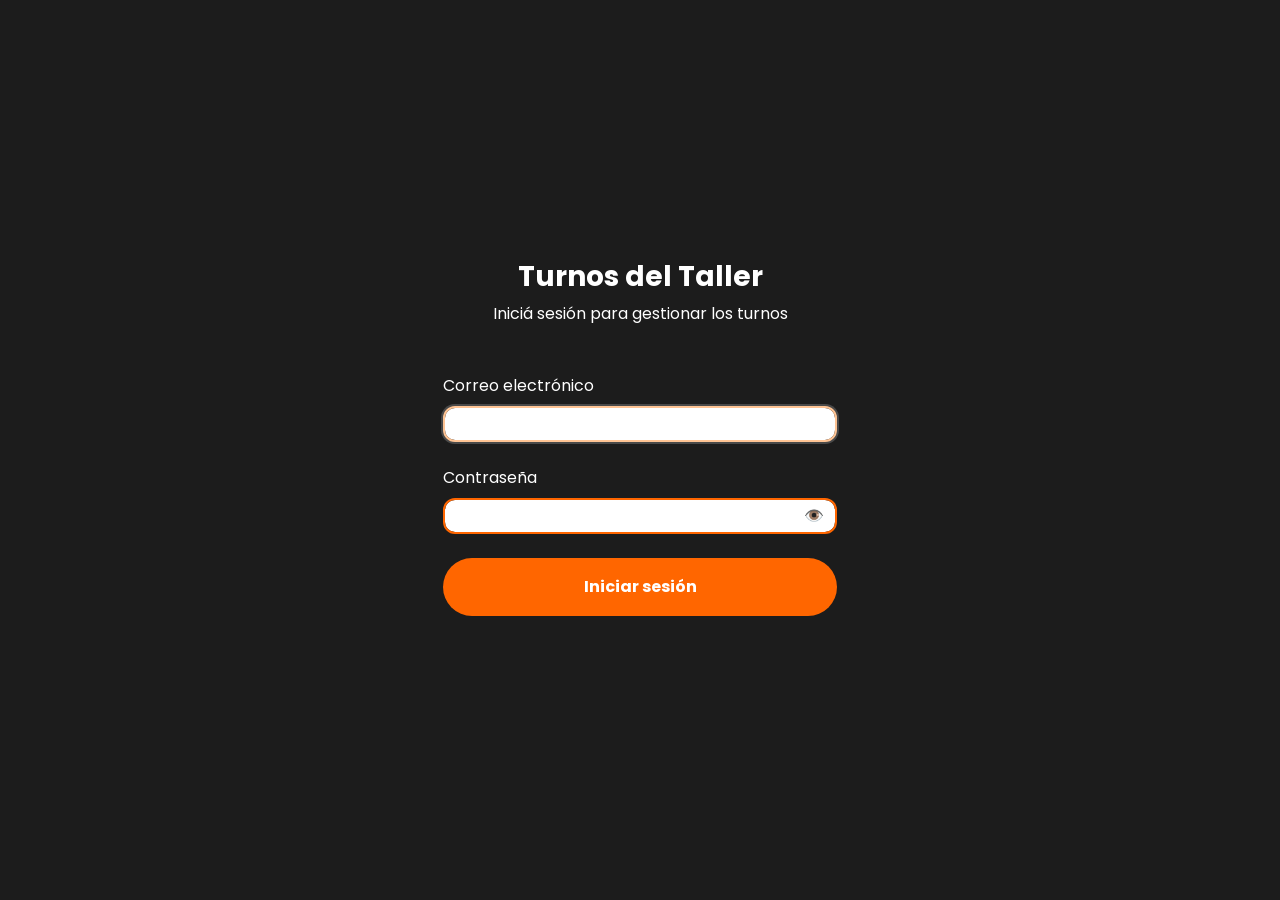
==== admin/cuentas.html @ 709e1bfa "Zona horaria y configuracion regional de Mexico, marcas unificadas, colores legibles" ====
<!DOCTYPE html>
<html lang="es">
<head>
  <meta charset="UTF-8" />
  <meta name="viewport" content="width=device-width, initial-scale=1.0" />
  <title>Cuentas | Taller</title>
  <link href="https://cdn.jsdelivr.net/npm/bootstrap@5.3.2/dist/css/bootstrap.min.css" rel="stylesheet" integrity="sha384-T3c6CoIi6uLrA9TneNEoa7RxnatzjcDSCmG1MXxSR1GAsXEV/Dwwykc2MPK8M2HN" crossorigin="anonymous">
  <link rel="stylesheet" href="../css/styles.css" />
  <link rel="stylesheet" href="https://cdn.jsdelivr.net/npm/bootstrap-icons@1.11.0/font/bootstrap-icons.css">
</head>
<body>
  <div class="container-fluid py-4">

    <!-- Barra superior -->
    <nav class="navbar d-flex justify-content-between align-items-center px-4 mb-4">
      <h5 class="mb-0 text-white">Cuentas</h5>
      <div class="d-flex align-items-center gap-2">
        <a href="./panel-turnos.html" class="btn btn-outline-light btn-sm">Turnos</a>
        <a href="./panel-estadisticas.html" class="btn btn-outline-info btn-sm">Estadísticas</a>
        <button type="button" class="btn btn-outline-light btn-sm" id="btn-salir">
          <i class="bi bi-box-arrow-right me-1"></i>Salir
        </button>
      </div>
    </nav>

    <div class="card">
      <div class="card-header bg-transparent border-0 d-flex justify-content-between align-items-center">
        <h5 class="mb-0">
          Cuentas del sistema
          <span class="badge ms-2" style="background-color: #ff6600;" id="total-cuentas">0</span>
        </h5>
        <button type="button" class="btn btn-primario" id="btn-nueva-cuenta">
          <i class="bi bi-person-plus me-1"></i>Nueva cuenta
        </button>
      </div>
      <div class="card-body p-0">
        <div class="table-responsive">
          <table class="table table-dark table-hover mb-0 align-middle">
            <thead>
              <tr>
                <th>Nombre</th>
                <th>Correo</th>
                <th>Rol</th>
                <th>Estado</th>
                <th class="text-end">Acciones</th>
              </tr>
            </thead>
            <tbody id="tabla-cuentas"></tbody>
          </table>
        </div>
      </div>
      <div class="card-footer bg-transparent text-white-50 small">
        Las cuentas no se borran: se desactivan. Una cuenta desactivada no puede iniciar sesión.
      </div>
    </div>
  </div>

  <!-- Modal: nueva cuenta -->
  <div class="modal fade" id="modalCuenta" tabindex="-1" aria-labelledby="modalCuentaLabel" aria-hidden="true">
    <div class="modal-dialog">
      <div class="modal-content bg-dark border-warning">
        <div class="modal-header border-warning">
          <h5 class="modal-title text-warning" id="modalCuentaLabel">
            <i class="bi bi-person-plus me-2"></i>Nueva cuenta
          </h5>
          <button type="button" class="btn-close btn-close-white" data-bs-dismiss="modal" aria-label="Cerrar"></button>
        </div>
        <div class="modal-body">
          <div id="alerta-cuenta"></div>
          <form id="formCuenta">
            <div class="row g-3">
              <div class="col-md-6">
                <label for="cuentaNombre" class="form-label">Nombre *</label>
                <input type="text" class="form-control" id="cuentaNombre" required maxlength="50">
              </div>
              <div class="col-md-6">
                <label for="cuentaApellido" class="form-label">Apellido *</label>
                <input type="text" class="form-control" id="cuentaApellido" required maxlength="50">
              </div>
              <div class="col-12">
                <label for="cuentaEmail" class="form-label">Correo (es el usuario para entrar) *</label>
                <input type="email" class="form-control" id="cuentaEmail" required autocomplete="off">
              </div>
              <div class="col-12">
                <label for="cuentaClave" class="form-label">Contraseña * (mínimo 8 caracteres)</label>
                <div class="input-group">
                  <input type="password" class="form-control" id="cuentaClave" required minlength="8" autocomplete="new-password">
                  <button type="button" class="btn btn-secundario" data-clave-accion="ver" data-clave-campo="cuentaClave" title="Mostrar u ocultar"><i class="bi bi-eye"></i></button>
                  <button type="button" class="btn btn-secundario" data-clave-accion="generar" data-clave-campo="cuentaClave">Generar</button>
                  <button type="button" class="btn btn-secundario" data-clave-accion="copiar" data-clave-campo="cuentaClave" title="Copiar"><i class="bi bi-clipboard"></i></button>
                </div>
                <div class="form-text">Copiá o anotá la clave antes de guardar: después no se puede volver a ver.</div>
              </div>
              <div class="col-12">
                <label for="cuentaRol" class="form-label">Rol *</label>
                <select class="form-select" id="cuentaRol" required>
                  <option value="OPERADOR" selected>Operador: toma y edita turnos</option>
                  <option value="VISOR">Visor: solo consulta</option>
                  <option value="ADMIN">Administrador: control total</option>
                </select>
              </div>
            </div>
          </form>
        </div>
        <div class="modal-footer border-warning">
          <button type="button" class="btn btn-secundario" data-bs-dismiss="modal">Cancelar</button>
          <button type="submit" form="formCuenta" class="btn btn-primario" id="btn-guardar-cuenta">
            <i class="bi bi-check-lg me-1"></i>Crear cuenta
          </button>
        </div>
      </div>
    </div>
  </div>

  <!-- Modal: cambiar contraseña -->
  <div class="modal fade" id="modalClave" tabindex="-1" aria-labelledby="modalClaveLabel" aria-hidden="true">
    <div class="modal-dialog">
      <div class="modal-content bg-dark border-info">
        <div class="modal-header border-info">
          <h5 class="modal-title text-info" id="modalClaveLabel">
            <i class="bi bi-key me-2"></i>Cambiar contraseña
          </h5>
          <button type="button" class="btn-close btn-close-white" data-bs-dismiss="modal" aria-label="Cerrar"></button>
        </div>
        <div class="modal-body">
          <p class="text-white">Cuenta: <strong id="clave-cuenta"></strong></p>
          <div id="alerta-clave"></div>
          <form id="formClave">
            <label for="claveNueva" class="form-label">Nueva contraseña * (mínimo 8 caracteres)</label>
            <div class="input-group">
              <input type="password" class="form-control" id="claveNueva" required minlength="8" autocomplete="new-password">
              <button type="button" class="btn btn-secundario" data-clave-accion="ver" data-clave-campo="claveNueva" title="Mostrar u ocultar"><i class="bi bi-eye"></i></button>
              <button type="button" class="btn btn-secundario" data-clave-accion="generar" data-clave-campo="claveNueva">Generar</button>
              <button type="button" class="btn btn-secundario" data-clave-accion="copiar" data-clave-campo="claveNueva" title="Copiar"><i class="bi bi-clipboard"></i></button>
            </div>
            <div class="form-text">Copiá o anotá la clave antes de guardar: después no se puede volver a ver.</div>
          </form>
        </div>
        <div class="modal-footer border-info">
          <button type="button" class="btn btn-secundario" data-bs-dismiss="modal">Cancelar</button>
          <button type="submit" form="formClave" class="btn btn-primario" id="btn-guardar-clave">
            <i class="bi bi-check-lg me-1"></i>Guardar contraseña
          </button>
        </div>
      </div>
    </div>
  </div>

  <!-- Avisos -->
  <div class="toast-container position-fixed top-0 end-0 p-3">
    <div id="notificationToast" class="toast" role="alert" aria-live="assertive" aria-atomic="true">
      <div class="d-flex">
        <div class="toast-body" id="toastMessage"></div>
        <button type="button" class="btn-close btn-close-white me-2 m-auto" data-bs-dismiss="toast" aria-label="Cerrar"></button>
      </div>
    </div>
  </div>

  <script src="https://cdn.jsdelivr.net/npm/bootstrap@5.3.7/dist/js/bootstrap.bundle.min.js" integrity="sha384-ndDqU0Gzau9qJ1lfW4pNLlhNTkCfHzAVBReH9diLvGRem5+R9g2FzA8ZGN954O5Q" crossorigin="anonymous"></script>
  <script src="../js/cuentas.js" type="module"></script>
</body>
</html>
---- css/styles.css ----
/* Poppins */
@import url('https://fonts.googleapis.com/css2?family=Poppins:ital,wght@0,100;0,200;0,300;0,400;0,500;0,600;0,700;0,800;0,900;1,100;1,200;1,300;1,400;1,500;1,600;1,700;1,800;1,900&display=swap');

body {
  background-color: #1c1c1c;
  color: white;
  font-family: 'Poppins', sans-serif;
}

footer {
  font-size: 0.75rem;
  color: #999;
}

.form-control {
  border: 2px solid #ff6600;
  border-radius: 12px;
  padding: 4px 8px;
  display: inline-block;
}

.form-control:focus {
  border-color: #ffc494;
  box-shadow: 0 0 0 2px rgba(255, 255, 255, 0.2);
}


/* Botones */
.btn-primario {
  background-color: #ff6600;
  color: white;
  border-radius: 30px;
  padding: 0.8rem 2rem;
  font-weight: bold;
}
.btn-primario:hover {
  background-color: #e65500;
}

.btn-secundario {
  border: 1px solid #ff6600;
  color: #ff6600;
  background: transparent;
  border-radius: 10px;
  padding: 0.4rem 1.5rem;
  font-size: 0.9rem;
}

/* Test */
.seccion {
  display: none;
}
.seccion.activa {
  display: block;
}
.input-opcion {
  border: 2px solid #ff6600;
  border-radius: 20px;
  padding: 0.8rem;
  text-align: center;
  color: white;
  background: transparent;
  cursor: pointer;
  margin-bottom: 1rem;
}
.input-opcion.selected {
  background-color: #ff6600;
  color: white;
}

/* <-- Animaciones --> */
.card-hover {
  background-color: var(--bs-dark);
  color: white;
  border: none;
  border-radius: 1rem;
  transition: transform 0.3s ease, box-shadow 0.3s ease;
  box-shadow: 0 2px 10px rgba(0, 0, 0, 0.1);
}

.card-hover:hover {
  transform: translateY(-5px) scale(1.02);
  box-shadow: 0 8px 24px rgba(0, 0, 0, 0.2);
}

/* PANEL */
/* Estilos adicionales para el dashboard - agregar al archivo styles.css existente */

/* Vistas del dashboard */
.vista-activa { 
    display: block !important; 
}

.vista-oculta { 
    display: none !important; 
}

/* Estadísticas Cards */
.card-estadistica {
    background: linear-gradient(135deg, #2c2c2c 0%, #1c1c1c 100%);
    border: 1px solid rgba(255, 102, 0, 0.1);
    transition: all 0.3s ease;
}

.card-estadistica:hover {
    border-color: rgba(255, 102, 0, 0.3);
    box-shadow: 0 8px 25px rgba(255, 102, 0, 0.1);
}

/* Badges personalizados */
.badge-dashboard {
    background-color: #ff6600;
    color: white;
    font-size: 0.75rem;
    padding: 0.25em 0.6em;
    border-radius: 0.5rem;
}

/* Calendario */
.calendario-grid {
    display: grid;
    grid-template-columns: repeat(7, 1fr);
    gap: 1px;
    background: #333;
    border-radius: 8px;
    overflow: hidden;
}

.calendario-header {
    background-color: #ff6600 !important;
    color: white !important;
    font-weight: bold;
    text-align: center;
    padding: 0.75rem 0;
}

.calendario-dia {
    background-color: #1c1c1c;
    min-height: 80px;
    padding: 0.5rem;
    cursor: pointer;
    transition: background-color 0.2s ease;
    border: 1px solid transparent;
}

.calendario-dia:hover {
    background-color: #333 !important;
}

.calendario-dia.hoy {
    border-color: #ff6600;
    background-color: rgba(255, 102, 0, 0.1);
}

/* Turnos en el calendario */
.turno-calendario {
    background-color: #ff6600;
    color: white;
    font-size: 0.6rem;
    padding: 0.1rem 0.3rem;
    border-radius: 3px;
    margin: 1px 0;
    display: block;
    text-align: center;
}

.turno-calendario.confirmado {
    background-color: #28a745;
}

.turno-calendario.pendiente {
    background-color: #ffc107;
    color: #000;
}

.turno-calendario.cancelado {
    background-color: #dc3545;
}

/* Tabla de turnos responsiva */
@media (max-width: 768px) {
    .table-responsive table {
        font-size: 0.875rem;
    }
    
    .btn-group .btn {
        padding: 0.25rem 0.5rem;
    }
}

/* Modal personalizado */
.modal-content {
    background-color: #1c1c1c;
    border: 1px solid #ff6600;
}

.modal-header {
    border-bottom-color: rgba(255, 102, 0, 0.2);
}

.modal-footer {
    border-top-color: rgba(255, 102, 0, 0.2);
}

/* Filtros compactos */
.filtros-container {
    background-color: rgba(255, 102, 0, 0.05);
    border: 1px solid rgba(255, 102, 0, 0.1);
    border-radius: 8px;
    padding: 1rem;
}

/* Gráficos contenedor */
.grafico-container {
    position: relative;
    height: 300px;
}

/* Animaciones suaves */
.fade-in {
    animation: fadeIn 0.3s ease-in;
}

@keyframes fadeIn {
    from { opacity: 0; transform: translateY(10px); }
    to { opacity: 1; transform: translateY(0); }
}

/* Botones de acción */
.btn-accion {
    padding: 0.25rem 0.5rem;
    font-size: 0.875rem;
    border-radius: 4px;
}

/* Estados de turno */
.estado-confirmado {
    background-color: #28a745;
}

.estado-pendiente {
    background-color: #ffc107;
    color: #000;
}

.estado-cancelado {
    background-color: #dc3545;
}

/* Navegación del dashboard */
.dashboard-nav {
    background-color: rgba(255, 102, 0, 0.1);
    border-radius: 8px;
    padding: 0.5rem;
    margin-bottom: 1rem;
}

/* Métricas destacadas */
.metrica-principal {
    font-size: 2rem;
    font-weight: bold;
    color: #ff6600;
}

.metrica-cambio {
    font-size: 0.875rem;
    color: #999;
}

/* Progress bars personalizadas */
.progress {
    background-color: rgba(255, 255, 255, 0.1);
    border-radius: 0.5rem;
}

.progress-bar-custom {
    background: linear-gradient(90deg, #ff6600 0%, #ff9933 100%);
    border-radius: 0.5rem;
}

/* Alertas de éxito temporales */
.alert-flotante {
    position: fixed;
    top: 20px;
    right: 20px;
    z-index: 9999;
    max-width: 300px;
    animation: slideIn 0.3s ease-out;
}

@keyframes slideIn {
    from {
        transform: translateX(100%);
        opacity: 0;
    }
    to {
        transform: translateX(0);
        opacity: 1;
    }
}

/* Responsive adjustments */
@media (max-width: 768px) {
    .calendario-grid {
        gap: 0;
    }
    
    .calendario-dia {
        min-height: 60px;
        padding: 0.25rem;
        font-size: 0.875rem;
    }
    
    .metrica-principal {
        font-size: 1.5rem;
    }
    
    .card-body {
        padding: 0.75rem;
    }
}

/* Selector de semana: grupo compacto y centrado, sin estirarse a todo el ancho */
#paso-2 .col > .d-flex.justify-content-between.align-items-center {
  justify-content: center;
  gap: 0.6rem;
}

#rango-semana {
  flex: none;
  text-align: center;
  white-space: nowrap;
  font-size: 1.1rem;
  font-weight: bold;
}

#paso-2 .col > .d-flex.justify-content-between.align-items-center .btn-secundario {
  padding: 0.3rem 0.7rem;
  flex-shrink: 0;
}

/* En pantallas chicas, texto más compacto para que no se apriete */
@media (max-width: 576px) {
  #rango-semana {
    font-size: 0.85rem;
    font-weight: 500;
  }
}

/* Separador visual entre el texto intro y la sección de fecha/hora */
#paso-2 .calendar-horarios {
  border-top: 1px solid rgba(255, 102, 0, 0.2);
  padding-top: 1.25rem;
  margin-top: 0.5rem;
}

/* Un poco más compactos los botones de día en pantallas chicas */
@media (max-width: 576px) {
  #dias-semana .input-opcion {
    padding: 0.6rem;
    font-size: 0.85rem;
    min-width: 3.2rem;
  }
}

/* Textos secundarios legibles sobre fondo oscuro */
.text-muted,
.text-body-secondary,
.form-text:not(.text-danger) {
  color: rgba(255, 255, 255, 0.7) !important;
}
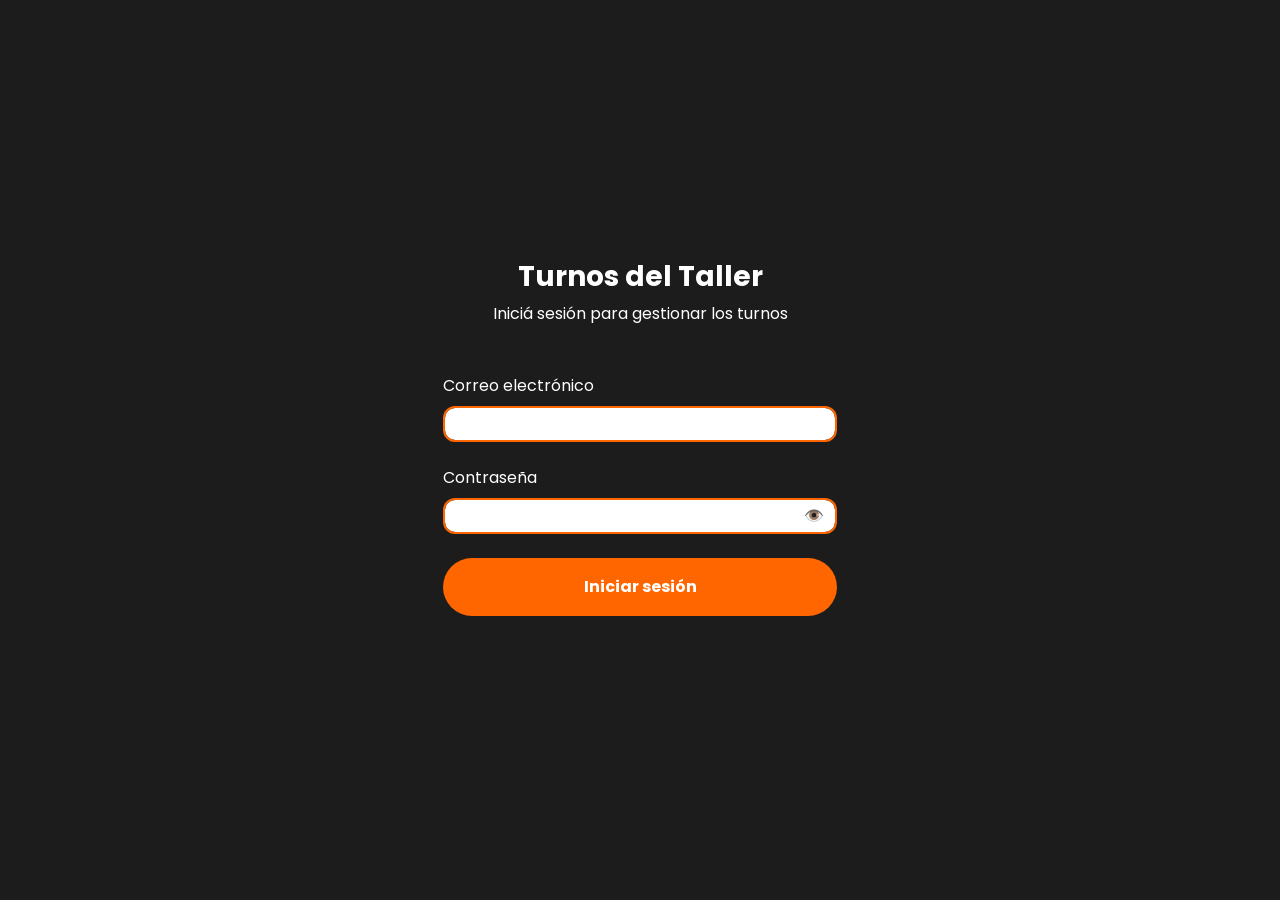
==== commit 23b56da1: "Ventanas de confirmacion con diseno, login directo a turnos" ====
--- a/admin/cuentas.html
+++ b/admin/cuentas.html
@@ -147,15 +147,23 @@
   </div>
 
   <!-- Avisos -->
-  <div class="toast-container position-fixed top-0 end-0 p-3">
-    <div id="notificationToast" class="toast" role="alert" aria-live="assertive" aria-atomic="true">
-      <div class="d-flex">
-        <div class="toast-body" id="toastMessage"></div>
-        <button type="button" class="btn-close btn-close-white me-2 m-auto" data-bs-dismiss="toast" aria-label="Cerrar"></button>
+    <!-- Modal: confirmar acción -->
+  <div class="modal fade" id="modalConfirmar" tabindex="-1" aria-labelledby="modalConfirmarLabel" aria-hidden="true">
+    <div class="modal-dialog">
+      <div class="modal-content bg-dark border-danger">
+        <div class="modal-header border-danger">
+          <h5 class="modal-title text-danger" id="modalConfirmarLabel"></h5>
+          <button type="button" class="btn-close btn-close-white" data-bs-dismiss="modal" aria-label="Cerrar"></button>
+        </div>
+        <div class="modal-body text-white" id="modalConfirmarTexto" style="white-space: pre-line;"></div>
+        <div class="modal-footer border-danger">
+          <button type="button" class="btn btn-secundario" data-bs-dismiss="modal">Cancelar</button>
+          <button type="button" class="btn btn-danger" id="btnConfirmarAccion"></button>
+        </div>
       </div>
     </div>
   </div>
-
+  
   <script src="https://cdn.jsdelivr.net/npm/bootstrap@5.3.7/dist/js/bootstrap.bundle.min.js" integrity="sha384-ndDqU0Gzau9qJ1lfW4pNLlhNTkCfHzAVBReH9diLvGRem5+R9g2FzA8ZGN954O5Q" crossorigin="anonymous"></script>
   <script src="../js/cuentas.js" type="module"></script>
 </body>
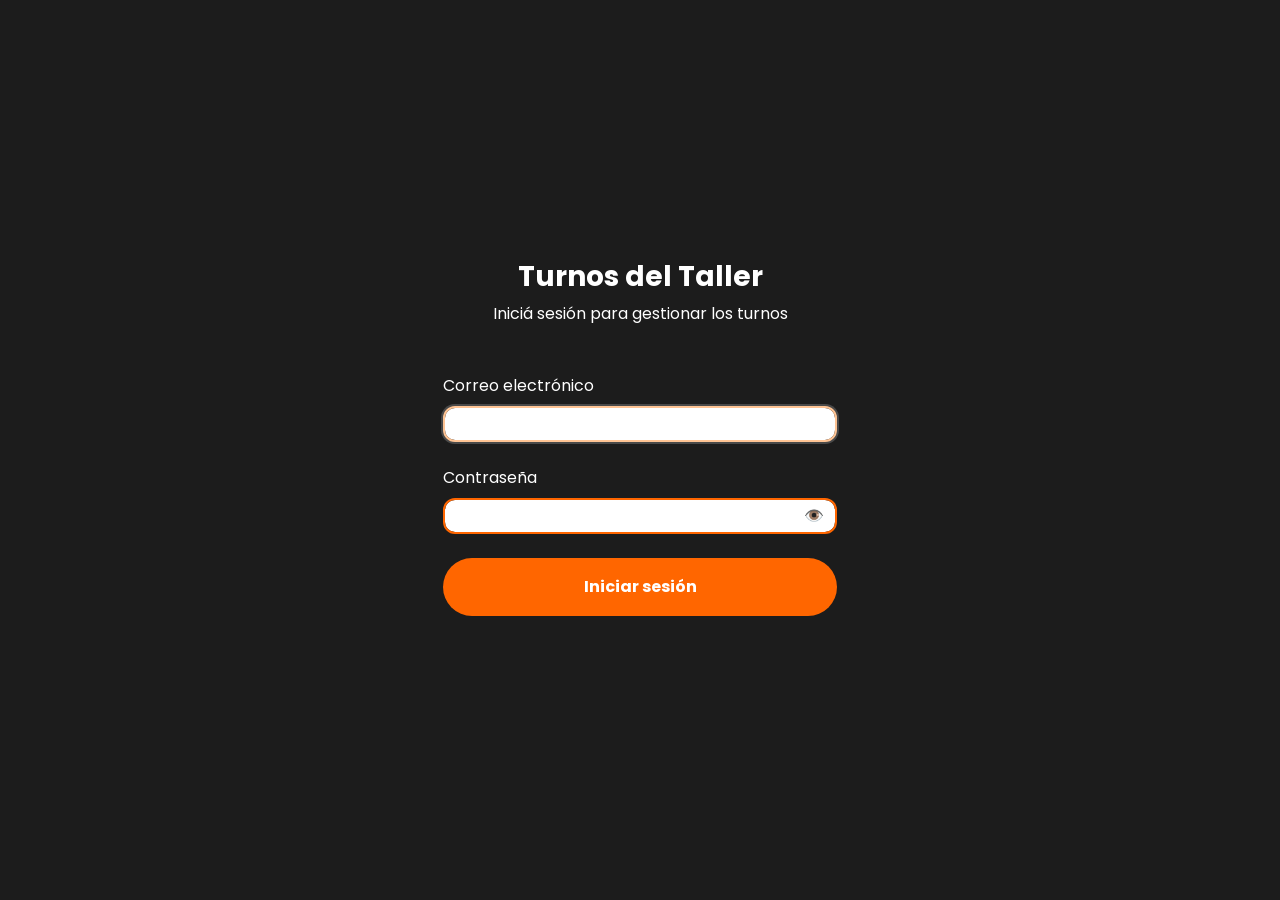
==== commit b9743219: "Pantalla de servicios: crear, editar y desactivar" ====
--- a/admin/cuentas.html
+++ b/admin/cuentas.html
@@ -17,6 +17,7 @@
       <div class="d-flex align-items-center gap-2">
         <a href="./panel-turnos.html" class="btn btn-outline-light btn-sm">Turnos</a>
         <a href="./panel-estadisticas.html" class="btn btn-outline-info btn-sm">Estadísticas</a>
+        <a href="./servicios.html" class="btn btn-outline-light btn-sm">Servicios</a>
         <button type="button" class="btn btn-outline-light btn-sm" id="btn-salir">
           <i class="bi bi-box-arrow-right me-1"></i>Salir
         </button>
@@ -163,7 +164,7 @@
       </div>
     </div>
   </div>
-  
+
   <script src="https://cdn.jsdelivr.net/npm/bootstrap@5.3.7/dist/js/bootstrap.bundle.min.js" integrity="sha384-ndDqU0Gzau9qJ1lfW4pNLlhNTkCfHzAVBReH9diLvGRem5+R9g2FzA8ZGN954O5Q" crossorigin="anonymous"></script>
   <script src="../js/cuentas.js" type="module"></script>
 </body>
